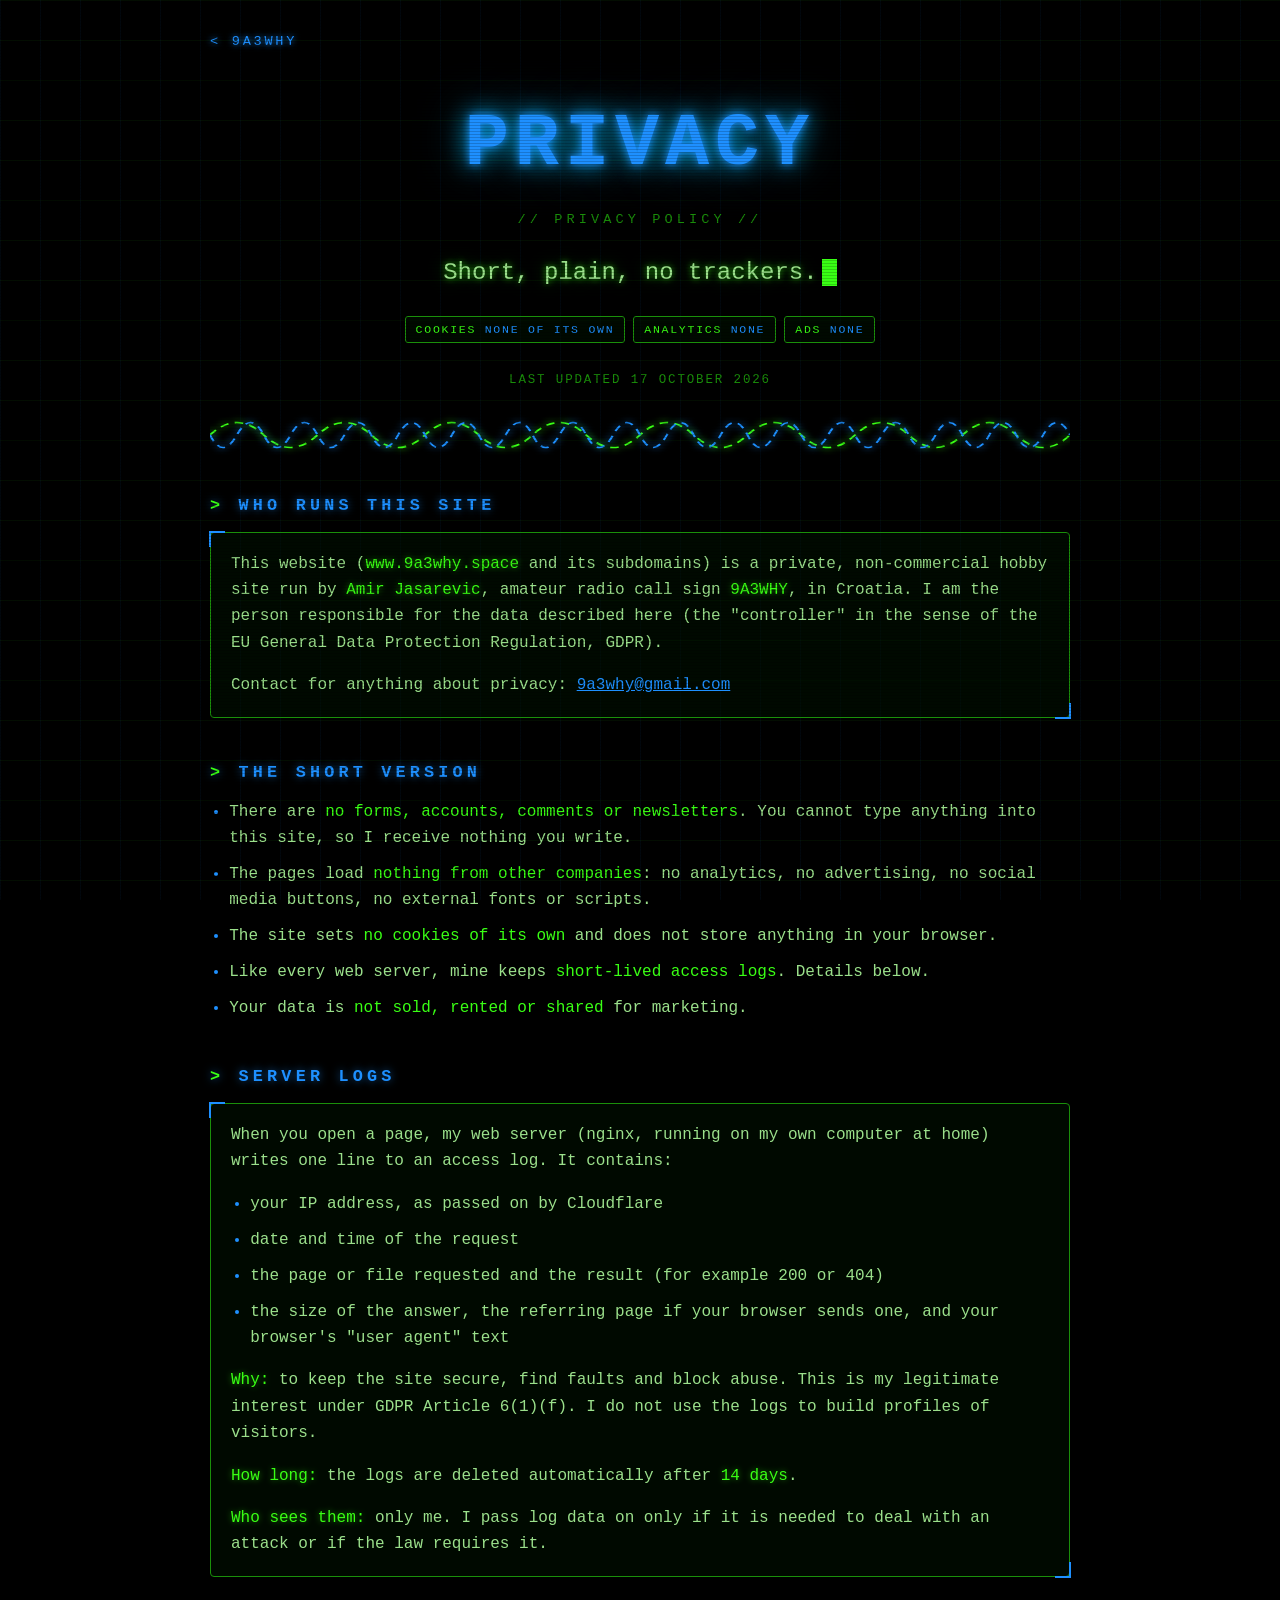
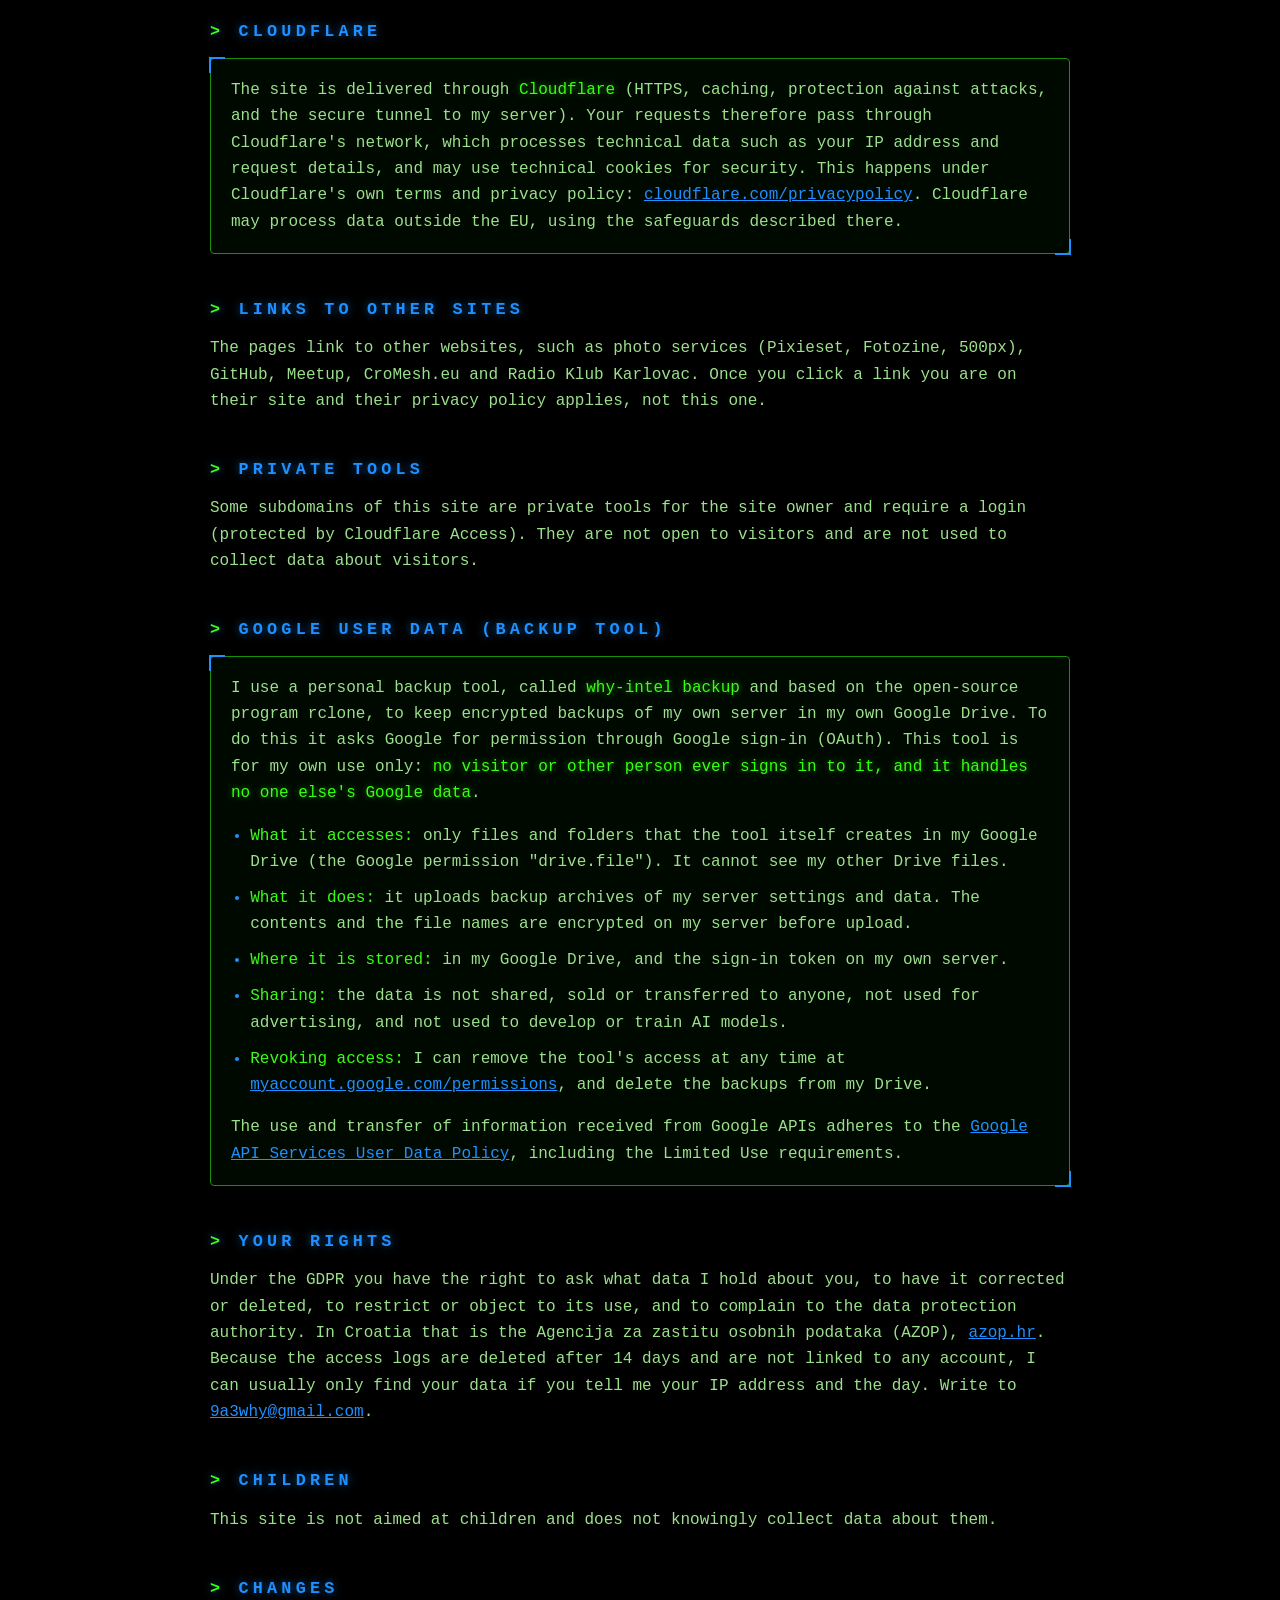
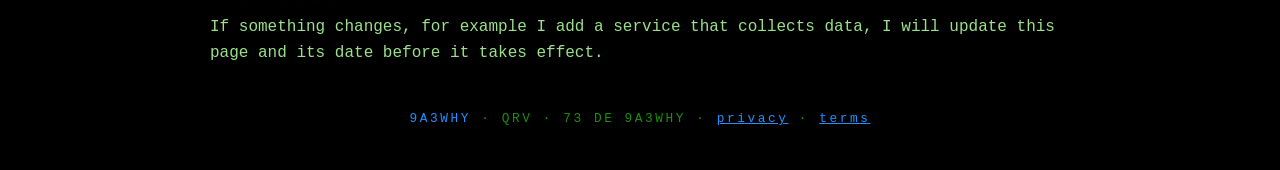
==== privacy/index.html @ 32454256 "9a3why.space v1.3.3 - public site files" ====
<!doctype html>
<html lang="en">
<head>
<meta charset="utf-8">
<meta name="viewport" content="width=device-width, initial-scale=1">
<meta name="generator" content="Created by 9A3WHY with the assistance of Claude, an AI assistant by Anthropic">
<meta name="theme-color" content="#000000">
<meta name="description" content="Privacy policy of www.9a3why.space: what this site and its backup tool do and do not do with your data.">
<title>PRIVACY - 9A3WHY</title>
<link rel="icon" href="data:image/svg+xml,%3Csvg xmlns='http://www.w3.org/2000/svg' viewBox='0 0 64 64'%3E%3Crect width='64' height='64' fill='%23000'/%3E%3Ctext x='10' y='44' fill='%2339ff14' font-family='monospace' font-size='30' font-weight='700'%3E%3F%3C/text%3E%3C/svg%3E">
<style>
  :root {
    --bg: #000;
    --green: #39ff14;
    --green-dim: #1a8f0a;
    --blue: #1e90ff;
    --blue-glow: #00bfff;
    --grey: #8b9399;
    --line: #1d2a1a;
    --mono: ui-monospace, "SF Mono", "Cascadia Code", Menlo, Consolas, "Liberation Mono", monospace;
  }
  * { box-sizing: border-box; }
  html, body { margin: 0; min-height: 100%; }
  html { scroll-behavior: smooth; }
  body {
    background: var(--bg);
    color: var(--green);
    font-family: var(--mono);
    line-height: 1.65;
    overflow-x: hidden;
    position: relative;
  }
  body::before {
    content: "";
    position: fixed; inset: 0;
    background:
      linear-gradient(rgba(57,255,20,.05) 1px, transparent 1px) 0 0 / 40px 40px,
      linear-gradient(90deg, rgba(30,144,255,.05) 1px, transparent 1px) 0 0 / 40px 40px;
    pointer-events: none;
  }
  body::after {
    content: "";
    position: fixed; inset: 0;
    background: repeating-linear-gradient(to bottom, rgba(0,0,0,0) 0, rgba(0,0,0,0) 2px, rgba(0,0,0,.35) 3px);
    pointer-events: none;
    z-index: 10;
  }
  main {
    position: relative; z-index: 1;
    max-width: 900px;
    margin: 0 auto;
    padding: 28px 20px 40px;
  }
  a { color: var(--blue); }
  a:hover, a:focus-visible { color: var(--green); outline: none; }

  .back { display: inline-block; text-decoration: none; font-size: .85rem; letter-spacing: .2em; text-shadow: 0 0 6px var(--blue); }

  .hero { text-align: center; padding: 30px 0 6px; }
  h1 {
    margin: 0;
    font-size: clamp(2.8rem, 11vw, 6rem);
    letter-spacing: .1em;
    color: var(--blue);
    text-shadow: 0 0 8px var(--blue), 0 0 24px var(--blue-glow), 0 0 48px rgba(0,191,255,.5);
    animation: flicker 6s infinite;
  }
  @keyframes flicker { 0%,92%,100%{opacity:1} 93%{opacity:.75} 95%{opacity:1} 97%{opacity:.85} }
  .sub { margin: .2em 0 1.6em; color: var(--green-dim); letter-spacing: .3em; font-size: .85rem; text-transform: uppercase; }
  .tagline { font-size: clamp(1.05rem, 3.4vw, 1.5rem); text-shadow: 0 0 6px rgba(57,255,20,.7), 0 0 18px rgba(57,255,20,.35); margin: 0 0 1em; }
  .cursor { display: inline-block; width: .6em; height: 1.1em; background: var(--green); vertical-align: text-bottom; margin-left: .2em; animation: blink 1s steps(1) infinite; }
  @keyframes blink { 50% { opacity: 0; } }
  .badges { display: flex; flex-wrap: wrap; gap: 8px; justify-content: center; margin: 0 0 1.6em; padding: 0; list-style: none; }
  .badges li { border: 1px solid var(--green-dim); border-radius: 3px; padding: 3px 10px; font-size: .72rem; letter-spacing: .15em; text-transform: uppercase; background: rgba(0,20,0,.45); }
  .badges li b { color: var(--blue); font-weight: normal; }

  .wave { width: 100%; height: 50px; margin: 0 0 1.4em; }
  .wave path { fill: none; stroke-width: 2; stroke-dasharray: 8 6; animation: dash 3s linear infinite; }
  .wave path.g { stroke: var(--green); filter: drop-shadow(0 0 4px var(--green)); }
  .wave path.b { stroke: var(--blue); filter: drop-shadow(0 0 4px var(--blue)); animation-direction: reverse; }
  @keyframes dash { to { stroke-dashoffset: -56; } }

  section { margin: 0 0 2.6em; }
  h2 {
    margin: 0 0 .7em;
    font-size: 1.05rem;
    letter-spacing: .25em;
    text-transform: uppercase;
    color: var(--blue);
    text-shadow: 0 0 8px rgba(30,144,255,.6);
  }
  h2::before { content: "> "; color: var(--green); }
  p { margin: 0 0 1em; color: #9be08b; }
  p strong { color: var(--green); font-weight: normal; text-shadow: 0 0 6px rgba(57,255,20,.5); }
  code { color: var(--green); background: rgba(0,40,0,.5); border: 1px solid var(--line); border-radius: 3px; padding: 0 5px; font-size: .92em; }

  .box {
    position: relative;
    padding: 18px 20px;
    border: 1px solid var(--green-dim);
    border-radius: 4px;
    background: rgba(0,20,0,.45);
  }
  .box::before, .box::after { content: ""; position: absolute; width: 14px; height: 14px; border: 2px solid var(--blue); }
  .box::before { top: -2px; left: -2px; border-right: 0; border-bottom: 0; }
  .box::after { bottom: -2px; right: -2px; border-left: 0; border-top: 0; }

  .grid { display: grid; gap: 16px; grid-template-columns: repeat(2, minmax(0, 1fr)); }
  .grid .box h3 { margin: 0 0 .3em; font-size: .85rem; letter-spacing: .15em; text-transform: uppercase; color: var(--blue); font-weight: normal; }
  .grid .box p { margin: 0; font-size: .85rem; }

  .tablewrap { overflow-x: auto; }
  table { width: 100%; border-collapse: collapse; font-size: .85rem; }
  th, td { text-align: left; padding: 8px 12px; border-bottom: 1px solid var(--line); vertical-align: top; }
  th { color: var(--blue); font-weight: normal; letter-spacing: .15em; text-transform: uppercase; font-size: .72rem; border-bottom: 1px solid var(--green-dim); }
  td:first-child { white-space: nowrap; }
  td { color: #9be08b; }
  tr:hover td { background: rgba(30,144,255,.07); }

  ol.steps { margin: 0; padding-left: 1.4em; color: #9be08b; }
  ol.steps li { margin: 0 0 .7em; padding-left: .3em; }
  ol.steps li::marker { color: var(--blue); }
  ol.steps strong { color: var(--green); font-weight: normal; }

  pre {
    margin: 0;
    padding: 16px 18px;
    overflow-x: auto;
    background: rgba(0,12,0,.8);
    border: 1px solid var(--green-dim);
    border-left: 3px solid var(--blue);
    border-radius: 3px;
    color: var(--green);
    font-size: .85rem;
    line-height: 1.6;
  }
  pre .c { color: var(--grey); }

  .tags { display: grid; gap: 6px 18px; grid-template-columns: repeat(2, minmax(0, 1fr)); font-size: .85rem; color: #9be08b; }
  .tags b { color: var(--blue); font-weight: normal; display: inline-block; min-width: 5.2em; }

  ul.plain { margin: 0; padding-left: 1.2em; color: #9be08b; }
  ul.plain li { margin: 0 0 .6em; }
  ul.plain li::marker { color: var(--blue); }

  .timeline { border-left: 2px solid var(--green-dim); margin: 0; padding: 0 0 0 18px; list-style: none; }
  .timeline li { position: relative; margin: 0 0 1em; color: #9be08b; font-size: .88rem; }
  .timeline li::before { content: ""; position: absolute; left: -24px; top: .55em; width: 10px; height: 10px; background: var(--bg); border: 2px solid var(--blue); border-radius: 50%; }
  .timeline li:first-child::before { background: var(--green); border-color: var(--green); box-shadow: 0 0 8px var(--green); }
  .timeline b { color: var(--blue); font-weight: normal; letter-spacing: .1em; }

  .cta { display: flex; flex-wrap: wrap; gap: 12px; margin-top: 1em; }
  .btn {
    display: inline-block; padding: 10px 18px; text-decoration: none;
    border: 1px solid var(--green-dim); border-radius: 3px; background: rgba(0,20,0,.45);
    color: var(--green); font-size: .85rem; letter-spacing: .12em; text-transform: uppercase;
    transition: border-color .2s, box-shadow .2s, transform .2s;
  }
  .btn:hover, .btn:focus-visible { border-color: var(--blue); color: var(--blue); box-shadow: 0 0 16px rgba(30,144,255,.5); transform: translateY(-2px); }
  .btn.primary { border-color: var(--blue); color: var(--blue); }

  footer { margin-top: 3em; text-align: center; color: var(--green-dim); font-size: .8rem; letter-spacing: .2em; }
  footer b { color: var(--blue); font-weight: normal; }

  @media (max-width: 640px) {
    .grid, .tags { grid-template-columns: 1fr; }
    main { padding: 20px 14px 30px; }
    td:first-child { white-space: normal; }
  }
  @media (prefers-reduced-motion: reduce) { *, *::before, *::after { animation: none !important; transition: none !important; } }

  h1 { font-size: clamp(2.4rem, 9vw, 4.6rem); letter-spacing: .08em; }
  .box + .box, .box + p, p + .box, ul.plain + .box, .box + ul.plain { margin-top: 1em; }
  .box ul.plain { margin: .4em 0 0; }
  .box p:last-child { margin-bottom: 0; }
  ul.plain li strong { color: var(--green); font-weight: normal; }
  .updated { text-align: center; color: var(--green-dim); font-size: .78rem; letter-spacing: .15em; margin: -.4em 0 1.6em; text-transform: uppercase; }
  td:first-child { white-space: normal; }
</style>
</head>
<body>
<main>

  <a class="back" href="/">&lt; 9A3WHY</a>

  <header class="hero">
    <h1>PRIVACY</h1>
    <p class="sub">// privacy policy //</p>
    <p class="tagline">Short, plain, no trackers.<span class="cursor" aria-hidden="true"></span></p>
    <ul class="badges">
      <li>cookies <b>none of its own</b></li>
      <li>analytics <b>none</b></li>
      <li>ads <b>none</b></li>
    </ul>
  </header>
  <p class="updated">last updated 17 October 2026</p>

  <svg class="wave" viewBox="0 0 800 60" preserveAspectRatio="none" aria-hidden="true">
    <path class="g" d="M0 30 Q 25 0 50 30 T 100 30 T 150 30 T 200 30 T 250 30 T 300 30 T 350 30 T 400 30 T 450 30 T 500 30 T 550 30 T 600 30 T 650 30 T 700 30 T 750 30 T 800 30"/>
    <path class="b" d="M0 30 Q 12 60 25 30 T 50 30 T 75 30 T 100 30 T 125 30 T 150 30 T 175 30 T 200 30 T 225 30 T 250 30 T 275 30 T 300 30 T 325 30 T 350 30 T 375 30 T 400 30 T 425 30 T 450 30 T 475 30 T 500 30 T 525 30 T 550 30 T 575 30 T 600 30 T 625 30 T 650 30 T 675 30 T 700 30 T 725 30 T 750 30 T 775 30 T 800 30"/>
  </svg>

  <section id="who">
    <h2>Who runs this site</h2>
    <div class="box">
      <p>This website (<strong>www.9a3why.space</strong> and its subdomains) is a private, non-commercial hobby site run by <strong>Amir Jasarevic</strong>, amateur radio call sign <strong>9A3WHY</strong>, in Croatia. I am the person responsible for the data described here (the "controller" in the sense of the EU General Data Protection Regulation, GDPR).</p>
      <p>Contact for anything about privacy: <a class="mail" data-u="9a3why" data-d="gmail.com" href="#">9a3why [at] gmail [dot] com</a></p>
    </div>
  </section>

  <section id="summary">
    <h2>The short version</h2>
    <ul class="plain">
      <li>There are <strong>no forms, accounts, comments or newsletters</strong>. You cannot type anything into this site, so I receive nothing you write.</li>
      <li>The pages load <strong>nothing from other companies</strong>: no analytics, no advertising, no social media buttons, no external fonts or scripts.</li>
      <li>The site sets <strong>no cookies of its own</strong> and does not store anything in your browser.</li>
      <li>Like every web server, mine keeps <strong>short-lived access logs</strong>. Details below.</li>
      <li>Your data is <strong>not sold, rented or shared</strong> for marketing.</li>
    </ul>
  </section>

  <section id="logs">
    <h2>Server logs</h2>
    <div class="box">
      <p>When you open a page, my web server (nginx, running on my own computer at home) writes one line to an access log. It contains:</p>
      <ul class="plain">
        <li>your IP address, as passed on by Cloudflare</li>
        <li>date and time of the request</li>
        <li>the page or file requested and the result (for example 200 or 404)</li>
        <li>the size of the answer, the referring page if your browser sends one, and your browser's "user agent" text</li>
      </ul>
      <p style="margin-top:1em"><strong>Why:</strong> to keep the site secure, find faults and block abuse. This is my legitimate interest under GDPR Article 6(1)(f). I do not use the logs to build profiles of visitors.</p>
      <p><strong>How long:</strong> the logs are deleted automatically after <strong>14 days</strong>.</p>
      <p><strong>Who sees them:</strong> only me. I pass log data on only if it is needed to deal with an attack or if the law requires it.</p>
    </div>
  </section>

  <section id="cloudflare">
    <h2>Cloudflare</h2>
    <div class="box">
      <p>The site is delivered through <strong>Cloudflare</strong> (HTTPS, caching, protection against attacks, and the secure tunnel to my server). Your requests therefore pass through Cloudflare's network, which processes technical data such as your IP address and request details, and may use technical cookies for security. This happens under Cloudflare's own terms and privacy policy: <a href="https://www.cloudflare.com/privacypolicy/" target="_blank" rel="noopener">cloudflare.com/privacypolicy</a>. Cloudflare may process data outside the EU, using the safeguards described there.</p>
    </div>
  </section>

  <section id="links">
    <h2>Links to other sites</h2>
    <p>The pages link to other websites, such as photo services (Pixieset, Fotozine, 500px), GitHub, Meetup, CroMesh.eu and Radio Klub Karlovac. Once you click a link you are on their site and their privacy policy applies, not this one.</p>
  </section>

  <section id="private">
    <h2>Private tools</h2>
    <p>Some subdomains of this site are private tools for the site owner and require a login (protected by Cloudflare Access). They are not open to visitors and are not used to collect data about visitors.</p>
  </section>

  <section id="google">
    <h2>Google user data (backup tool)</h2>
    <div class="box">
      <p>I use a personal backup tool, called <strong>why-intel backup</strong> and based on the open-source program rclone, to keep encrypted backups of my own server in my own Google Drive. To do this it asks Google for permission through Google sign-in (OAuth). This tool is for my own use only: <strong>no visitor or other person ever signs in to it, and it handles no one else's Google data</strong>.</p>
      <ul class="plain">
        <li><strong>What it accesses:</strong> only files and folders that the tool itself creates in my Google Drive (the Google permission "drive.file"). It cannot see my other Drive files.</li>
        <li><strong>What it does:</strong> it uploads backup archives of my server settings and data. The contents and the file names are encrypted on my server before upload.</li>
        <li><strong>Where it is stored:</strong> in my Google Drive, and the sign-in token on my own server.</li>
        <li><strong>Sharing:</strong> the data is not shared, sold or transferred to anyone, not used for advertising, and not used to develop or train AI models.</li>
        <li><strong>Revoking access:</strong> I can remove the tool's access at any time at <a href="https://myaccount.google.com/permissions" target="_blank" rel="noopener">myaccount.google.com/permissions</a>, and delete the backups from my Drive.</li>
      </ul>
      <p style="margin-top:1em">The use and transfer of information received from Google APIs adheres to the <a href="https://developers.google.com/terms/api-services-user-data-policy" target="_blank" rel="noopener">Google API Services User Data Policy</a>, including the Limited Use requirements.</p>
    </div>
  </section>

  <section id="rights">
    <h2>Your rights</h2>
    <p>Under the GDPR you have the right to ask what data I hold about you, to have it corrected or deleted, to restrict or object to its use, and to complain to the data protection authority. In Croatia that is the Agencija za zastitu osobnih podataka (AZOP), <a href="https://azop.hr" target="_blank" rel="noopener">azop.hr</a>. Because the access logs are deleted after 14 days and are not linked to any account, I can usually only find your data if you tell me your IP address and the day. Write to <a class="mail" data-u="9a3why" data-d="gmail.com" href="#">9a3why [at] gmail [dot] com</a>.</p>
  </section>

  <section id="children">
    <h2>Children</h2>
    <p>This site is not aimed at children and does not knowingly collect data about them.</p>
  </section>

  <section id="changes">
    <h2>Changes</h2>
    <p>If something changes, for example I add a service that collects data, I will update this page and its date before it takes effect.</p>
  </section>

  <footer>
    <b>9A3WHY</b> &middot; QRV &middot; 73 DE 9A3WHY &middot; <a href="/privacy/">privacy</a> &middot; <a href="/terms/">terms</a>
  </footer>

</main>
<script>
(function () {
  var l = document.querySelectorAll("a.mail");
  for (var i = 0; i < l.length; i++) {
    var a = l[i], addr = a.getAttribute("data-u") + "@" + a.getAttribute("data-d");
    a.href = "mailto:" + addr; a.textContent = addr;
  }
})();
</script>
</body>
</html>
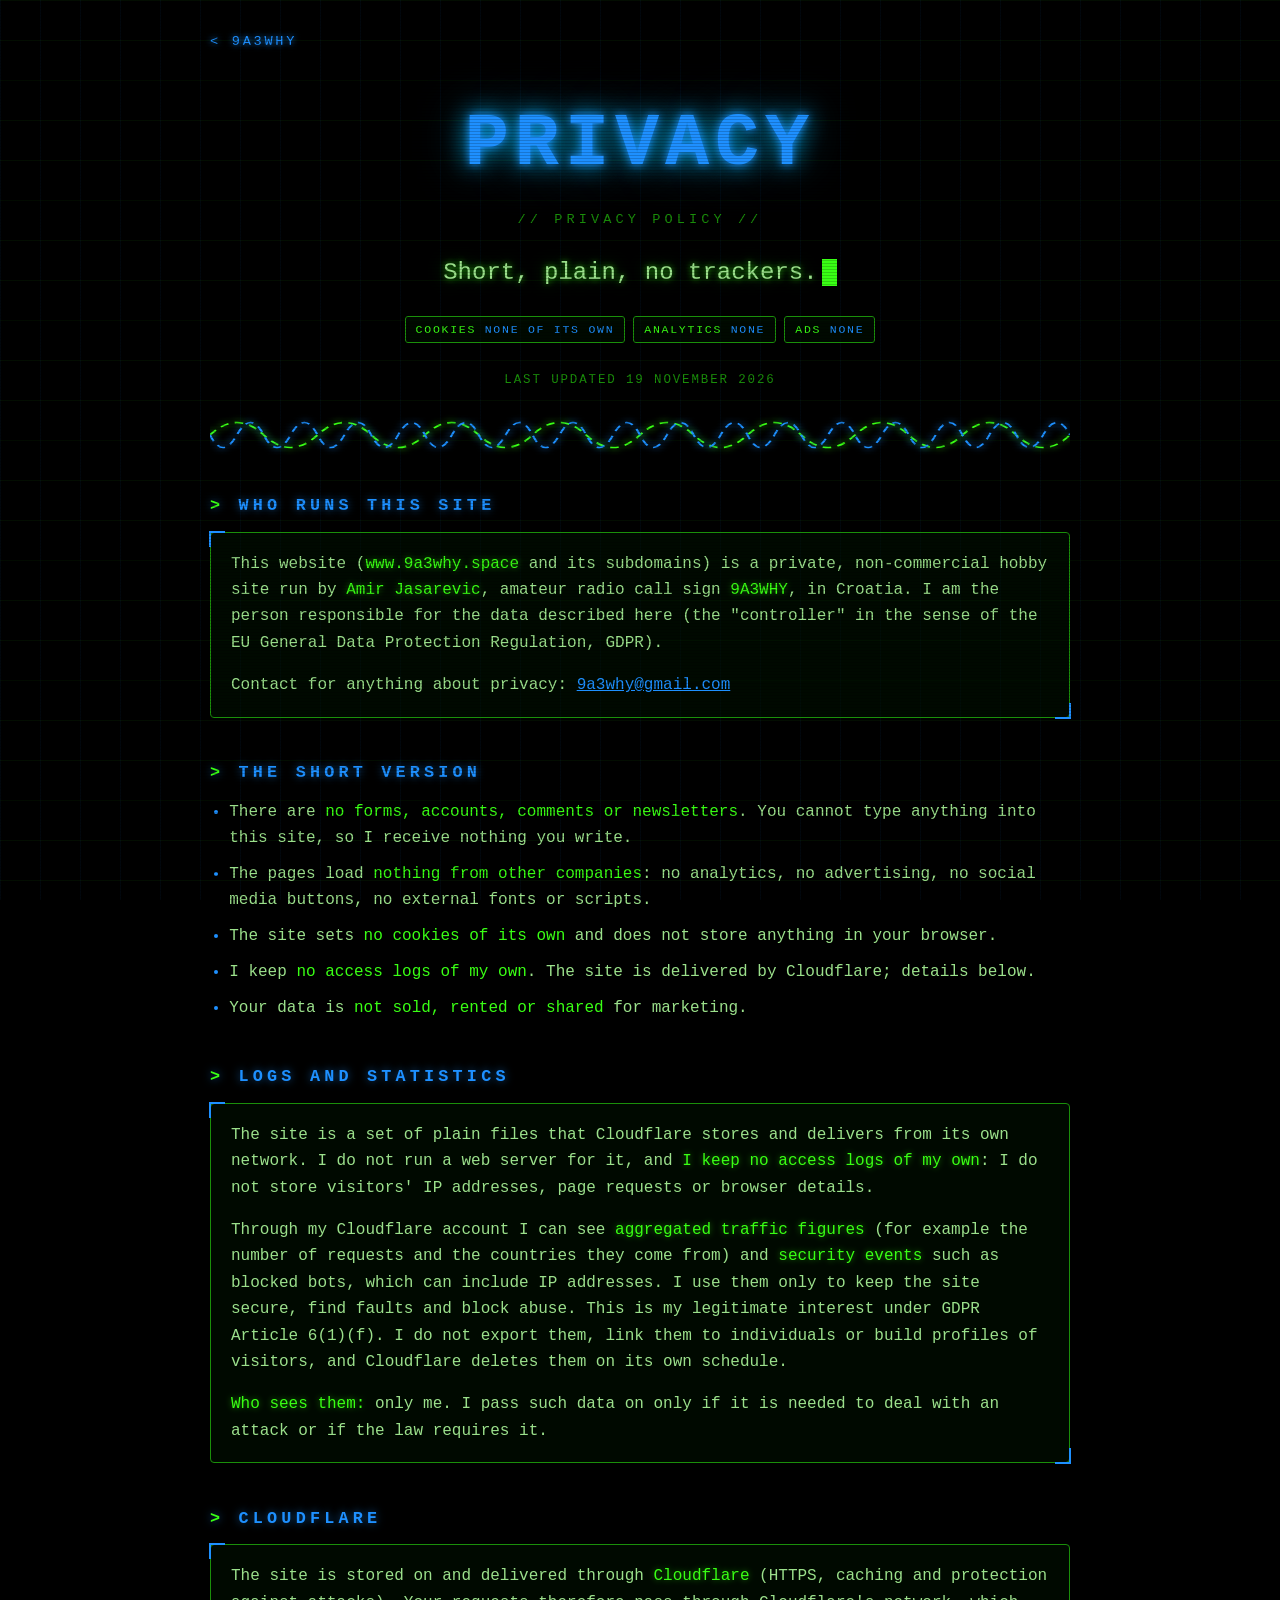
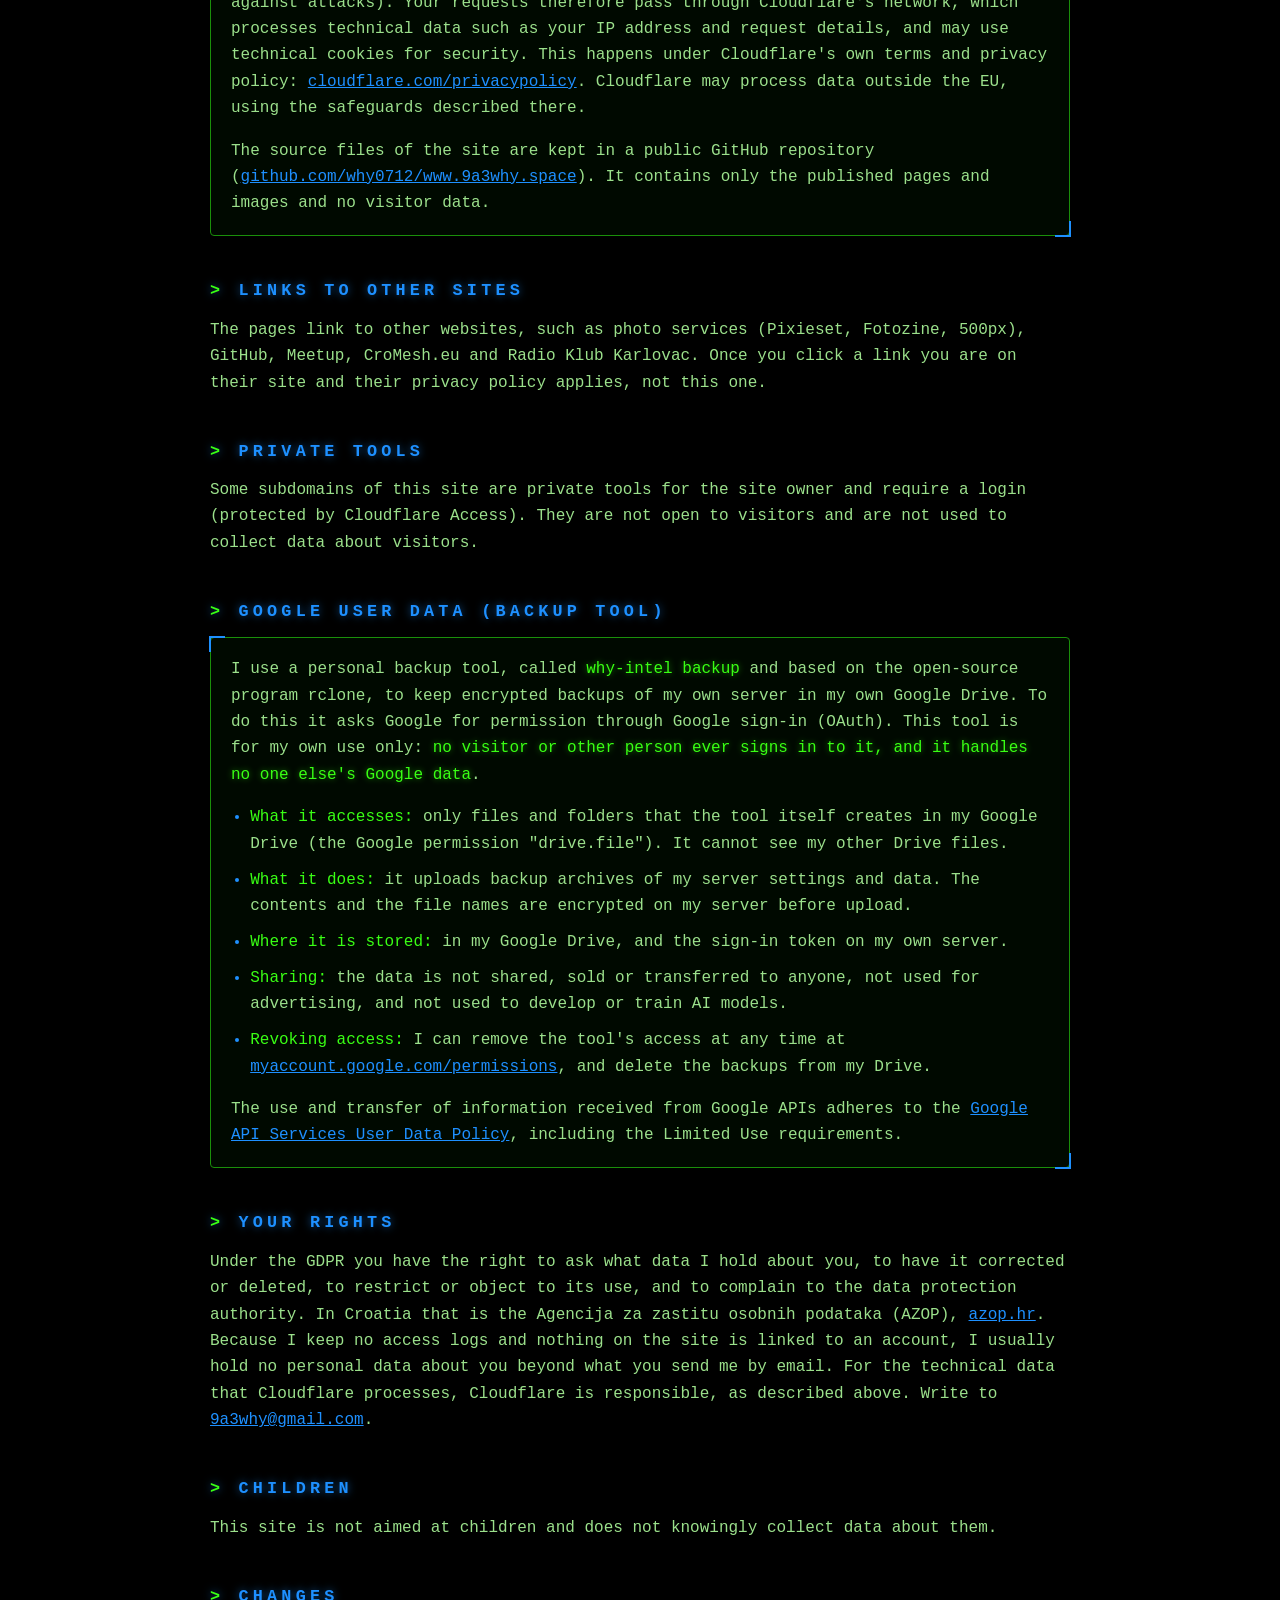
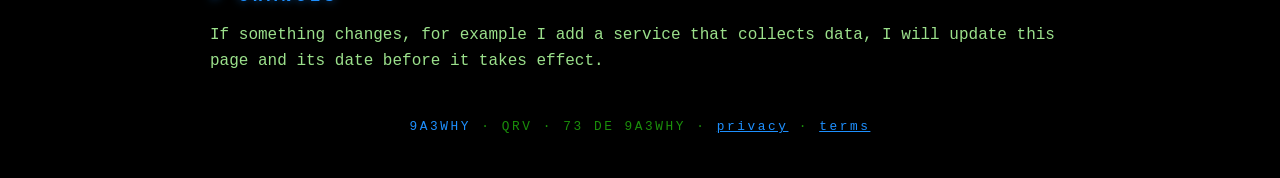
==== commit fb0be5eb: "Privacy: Cloudflare-hosted, no own logs" ====
--- a/privacy/index.html
+++ b/privacy/index.html
@@ -193,7 +193,7 @@
       <li>ads <b>none</b></li>
     </ul>
   </header>
-  <p class="updated">last updated 17 October 2026</p>
+  <p class="updated">last updated 19 November 2026</p>
 
   <svg class="wave" viewBox="0 0 800 60" preserveAspectRatio="none" aria-hidden="true">
     <path class="g" d="M0 30 Q 25 0 50 30 T 100 30 T 150 30 T 200 30 T 250 30 T 300 30 T 350 30 T 400 30 T 450 30 T 500 30 T 550 30 T 600 30 T 650 30 T 700 30 T 750 30 T 800 30"/>
@@ -214,31 +214,25 @@
       <li>There are <strong>no forms, accounts, comments or newsletters</strong>. You cannot type anything into this site, so I receive nothing you write.</li>
       <li>The pages load <strong>nothing from other companies</strong>: no analytics, no advertising, no social media buttons, no external fonts or scripts.</li>
       <li>The site sets <strong>no cookies of its own</strong> and does not store anything in your browser.</li>
-      <li>Like every web server, mine keeps <strong>short-lived access logs</strong>. Details below.</li>
+      <li>I keep <strong>no access logs of my own</strong>. The site is delivered by Cloudflare; details below.</li>
       <li>Your data is <strong>not sold, rented or shared</strong> for marketing.</li>
     </ul>
   </section>
 
   <section id="logs">
-    <h2>Server logs</h2>
-    <div class="box">
-      <p>When you open a page, my web server (nginx, running on my own computer at home) writes one line to an access log. It contains:</p>
-      <ul class="plain">
-        <li>your IP address, as passed on by Cloudflare</li>
-        <li>date and time of the request</li>
-        <li>the page or file requested and the result (for example 200 or 404)</li>
-        <li>the size of the answer, the referring page if your browser sends one, and your browser's "user agent" text</li>
-      </ul>
-      <p style="margin-top:1em"><strong>Why:</strong> to keep the site secure, find faults and block abuse. This is my legitimate interest under GDPR Article 6(1)(f). I do not use the logs to build profiles of visitors.</p>
-      <p><strong>How long:</strong> the logs are deleted automatically after <strong>14 days</strong>.</p>
-      <p><strong>Who sees them:</strong> only me. I pass log data on only if it is needed to deal with an attack or if the law requires it.</p>
+    <h2>Logs and statistics</h2>
+    <div class="box">
+      <p>The site is a set of plain files that Cloudflare stores and delivers from its own network. I do not run a web server for it, and <strong>I keep no access logs of my own</strong>: I do not store visitors' IP addresses, page requests or browser details.</p>
+      <p>Through my Cloudflare account I can see <strong>aggregated traffic figures</strong> (for example the number of requests and the countries they come from) and <strong>security events</strong> such as blocked bots, which can include IP addresses. I use them only to keep the site secure, find faults and block abuse. This is my legitimate interest under GDPR Article 6(1)(f). I do not export them, link them to individuals or build profiles of visitors, and Cloudflare deletes them on its own schedule.</p>
+      <p><strong>Who sees them:</strong> only me. I pass such data on only if it is needed to deal with an attack or if the law requires it.</p>
     </div>
   </section>
 
   <section id="cloudflare">
     <h2>Cloudflare</h2>
     <div class="box">
-      <p>The site is delivered through <strong>Cloudflare</strong> (HTTPS, caching, protection against attacks, and the secure tunnel to my server). Your requests therefore pass through Cloudflare's network, which processes technical data such as your IP address and request details, and may use technical cookies for security. This happens under Cloudflare's own terms and privacy policy: <a href="https://www.cloudflare.com/privacypolicy/" target="_blank" rel="noopener">cloudflare.com/privacypolicy</a>. Cloudflare may process data outside the EU, using the safeguards described there.</p>
+      <p>The site is stored on and delivered through <strong>Cloudflare</strong> (HTTPS, caching and protection against attacks). Your requests therefore pass through Cloudflare's network, which processes technical data such as your IP address and request details, and may use technical cookies for security. This happens under Cloudflare's own terms and privacy policy: <a href="https://www.cloudflare.com/privacypolicy/" target="_blank" rel="noopener">cloudflare.com/privacypolicy</a>. Cloudflare may process data outside the EU, using the safeguards described there.</p>
+      <p>The source files of the site are kept in a public GitHub repository (<a href="https://github.com/why0712/www.9a3why.space" target="_blank" rel="noopener">github.com/why0712/www.9a3why.space</a>). It contains only the published pages and images and no visitor data.</p>
     </div>
   </section>
 
@@ -269,7 +263,7 @@
 
   <section id="rights">
     <h2>Your rights</h2>
-    <p>Under the GDPR you have the right to ask what data I hold about you, to have it corrected or deleted, to restrict or object to its use, and to complain to the data protection authority. In Croatia that is the Agencija za zastitu osobnih podataka (AZOP), <a href="https://azop.hr" target="_blank" rel="noopener">azop.hr</a>. Because the access logs are deleted after 14 days and are not linked to any account, I can usually only find your data if you tell me your IP address and the day. Write to <a class="mail" data-u="9a3why" data-d="gmail.com" href="#">9a3why [at] gmail [dot] com</a>.</p>
+    <p>Under the GDPR you have the right to ask what data I hold about you, to have it corrected or deleted, to restrict or object to its use, and to complain to the data protection authority. In Croatia that is the Agencija za zastitu osobnih podataka (AZOP), <a href="https://azop.hr" target="_blank" rel="noopener">azop.hr</a>. Because I keep no access logs and nothing on the site is linked to an account, I usually hold no personal data about you beyond what you send me by email. For the technical data that Cloudflare processes, Cloudflare is responsible, as described above. Write to <a class="mail" data-u="9a3why" data-d="gmail.com" href="#">9a3why [at] gmail [dot] com</a>.</p>
   </section>
 
   <section id="children">
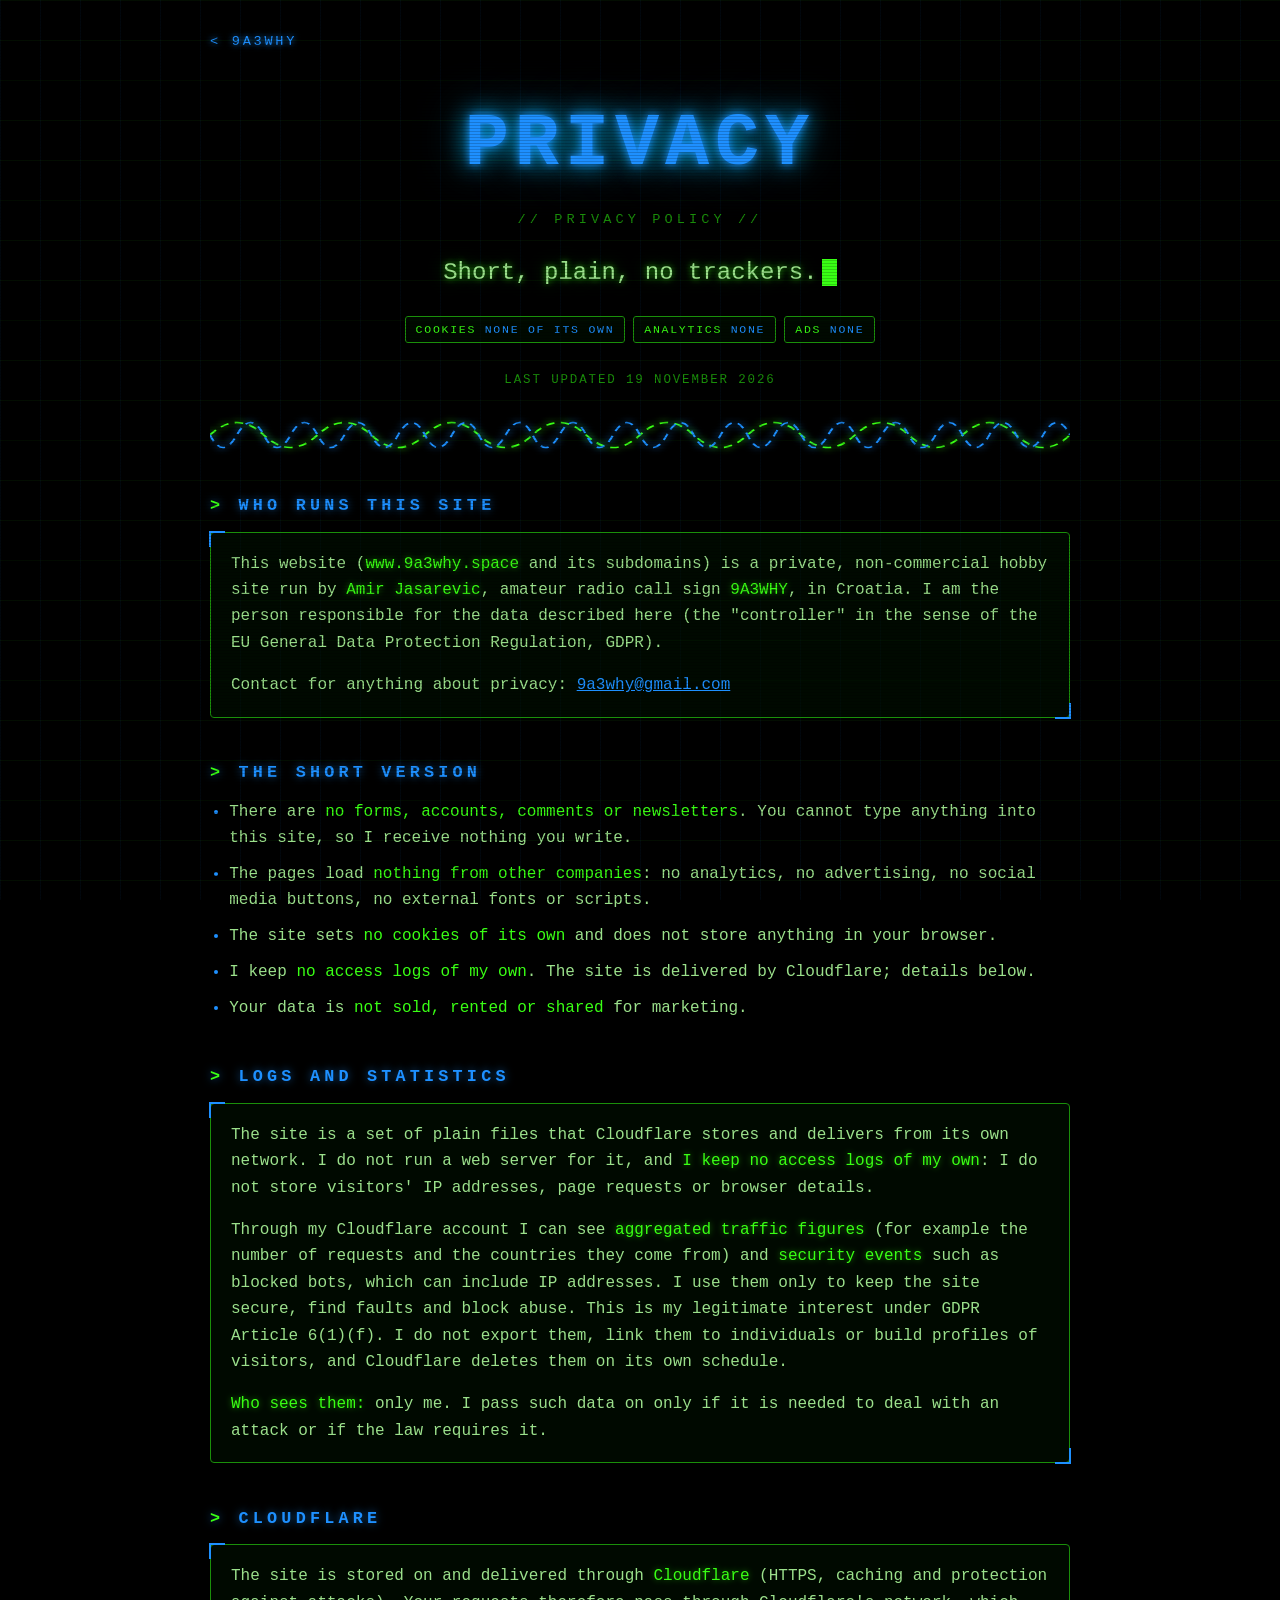
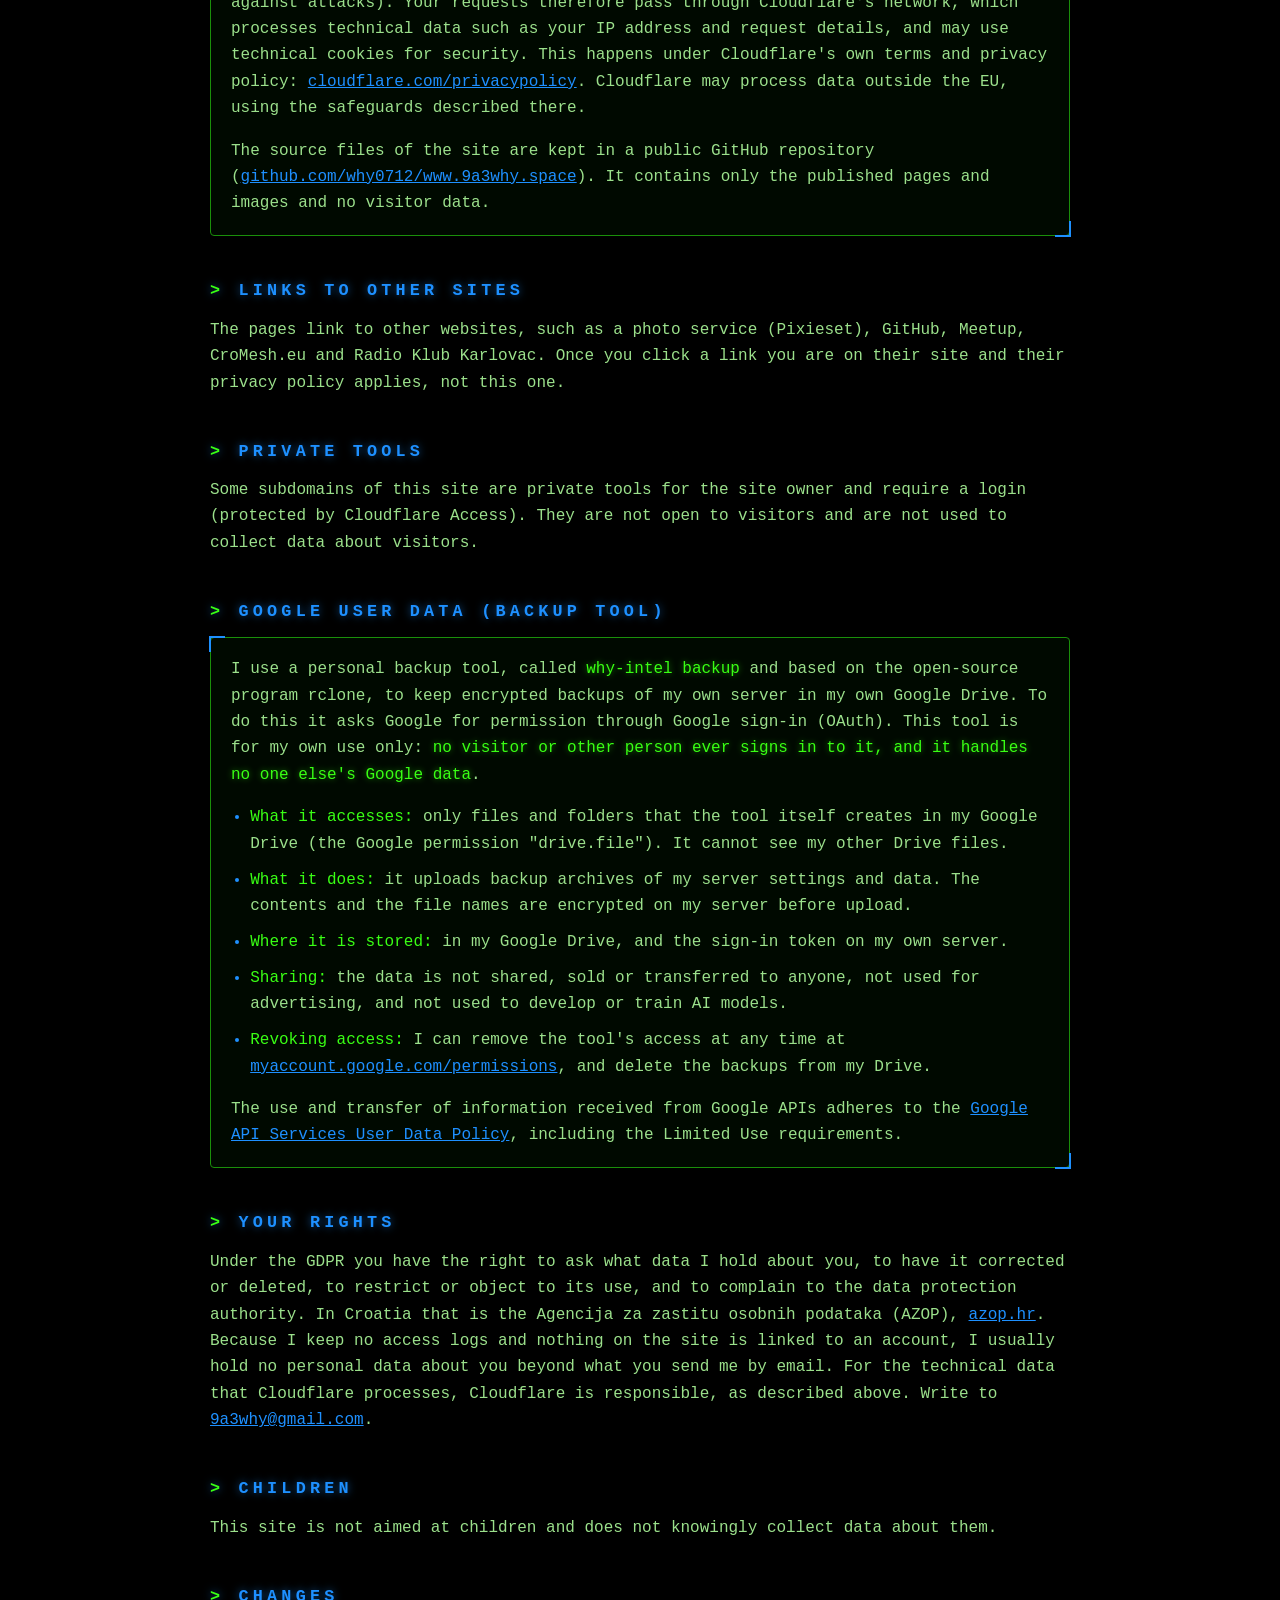
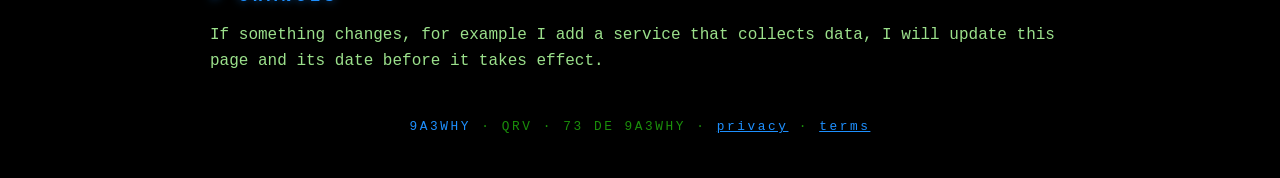
==== commit 51fd66e9: "Remove Fotozine and 500px cards for now" ====
--- a/privacy/index.html
+++ b/privacy/index.html
@@ -238,7 +238,7 @@
 
   <section id="links">
     <h2>Links to other sites</h2>
-    <p>The pages link to other websites, such as photo services (Pixieset, Fotozine, 500px), GitHub, Meetup, CroMesh.eu and Radio Klub Karlovac. Once you click a link you are on their site and their privacy policy applies, not this one.</p>
+    <p>The pages link to other websites, such as a photo service (Pixieset), GitHub, Meetup, CroMesh.eu and Radio Klub Karlovac. Once you click a link you are on their site and their privacy policy applies, not this one.</p>
   </section>
 
   <section id="private">
